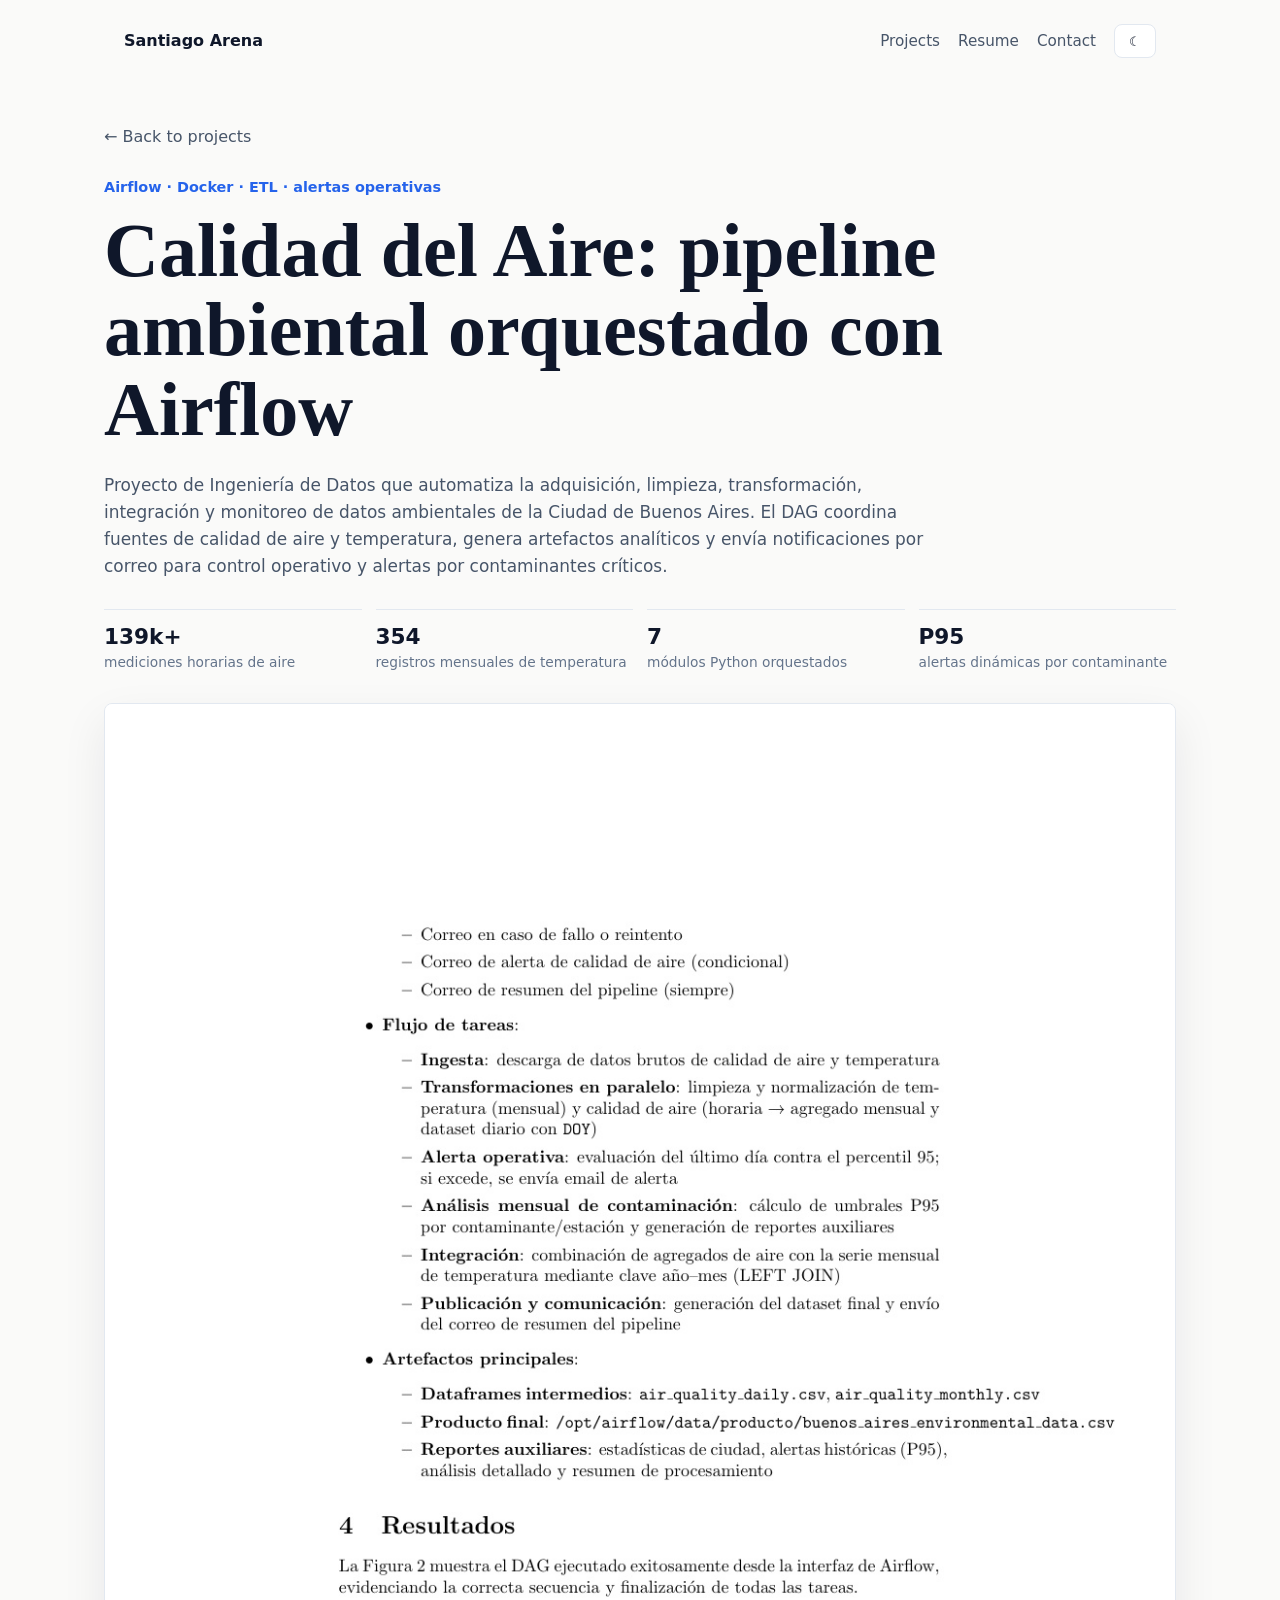
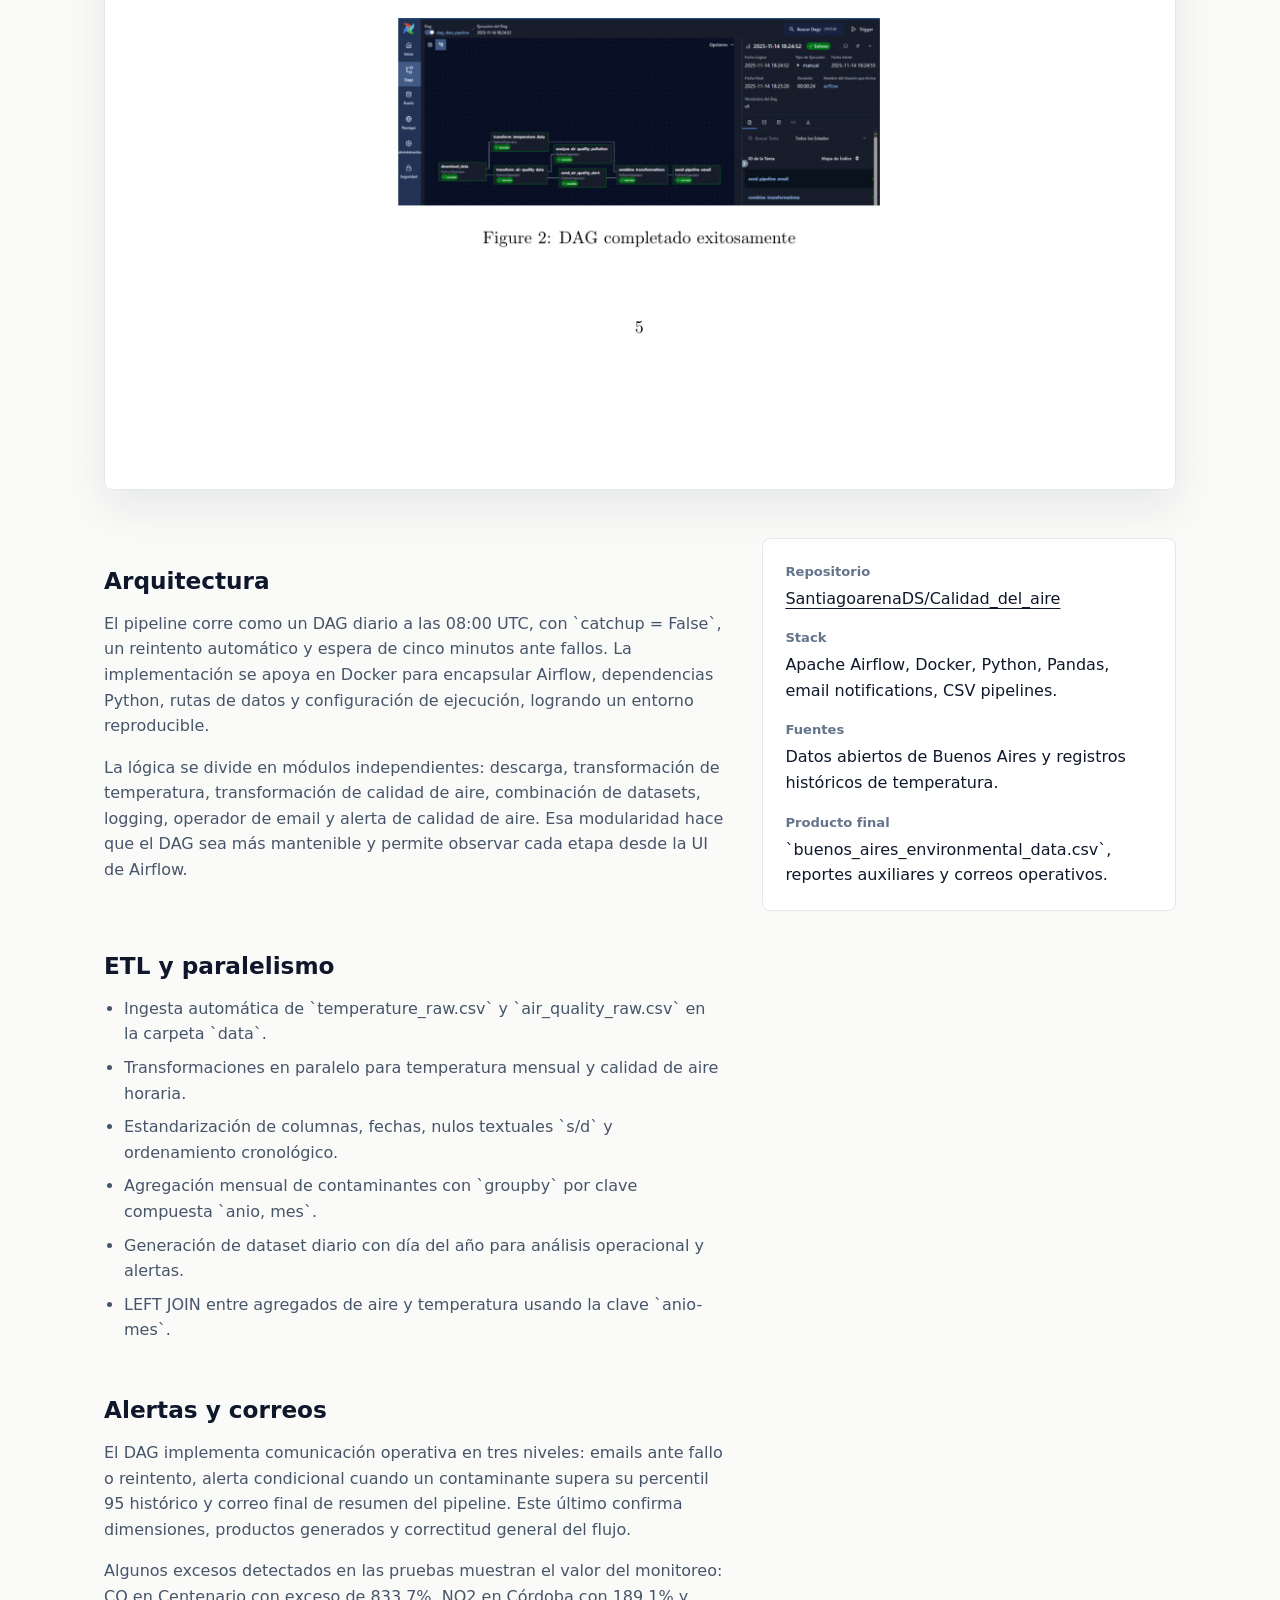
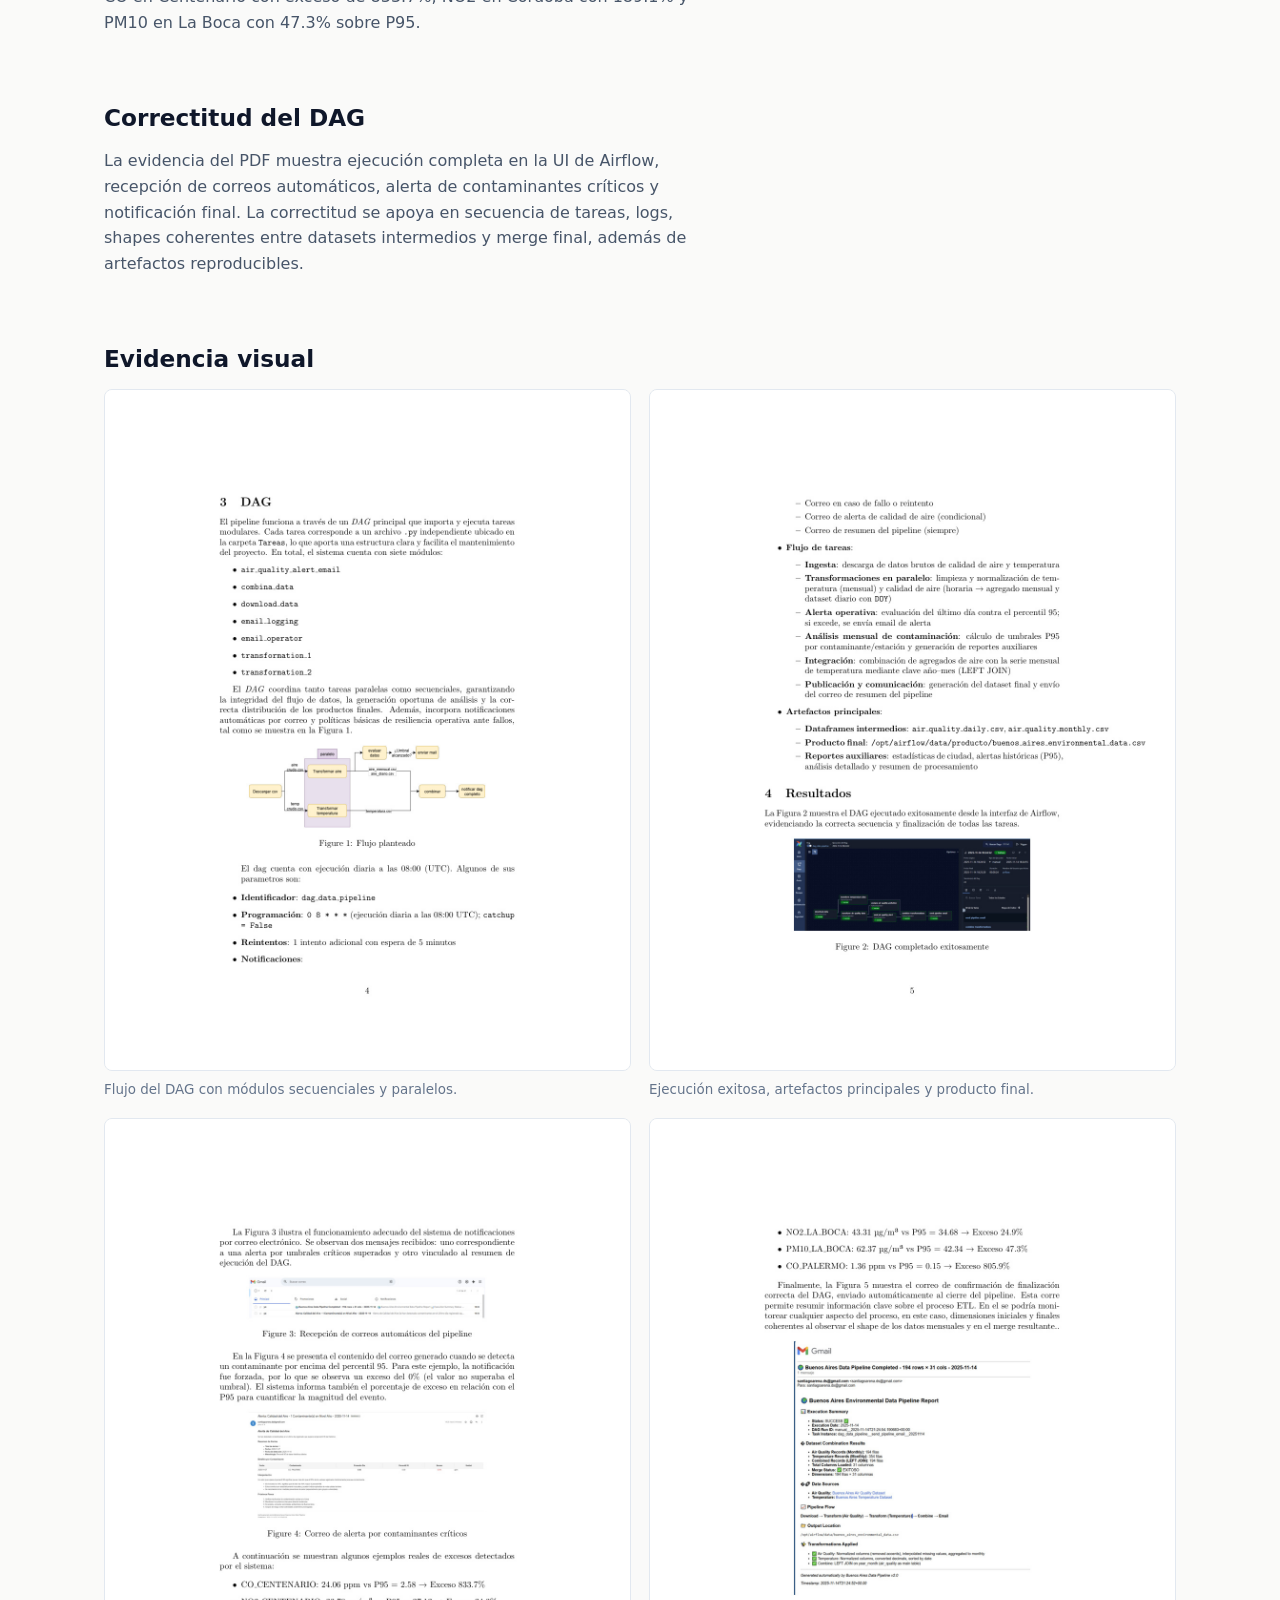
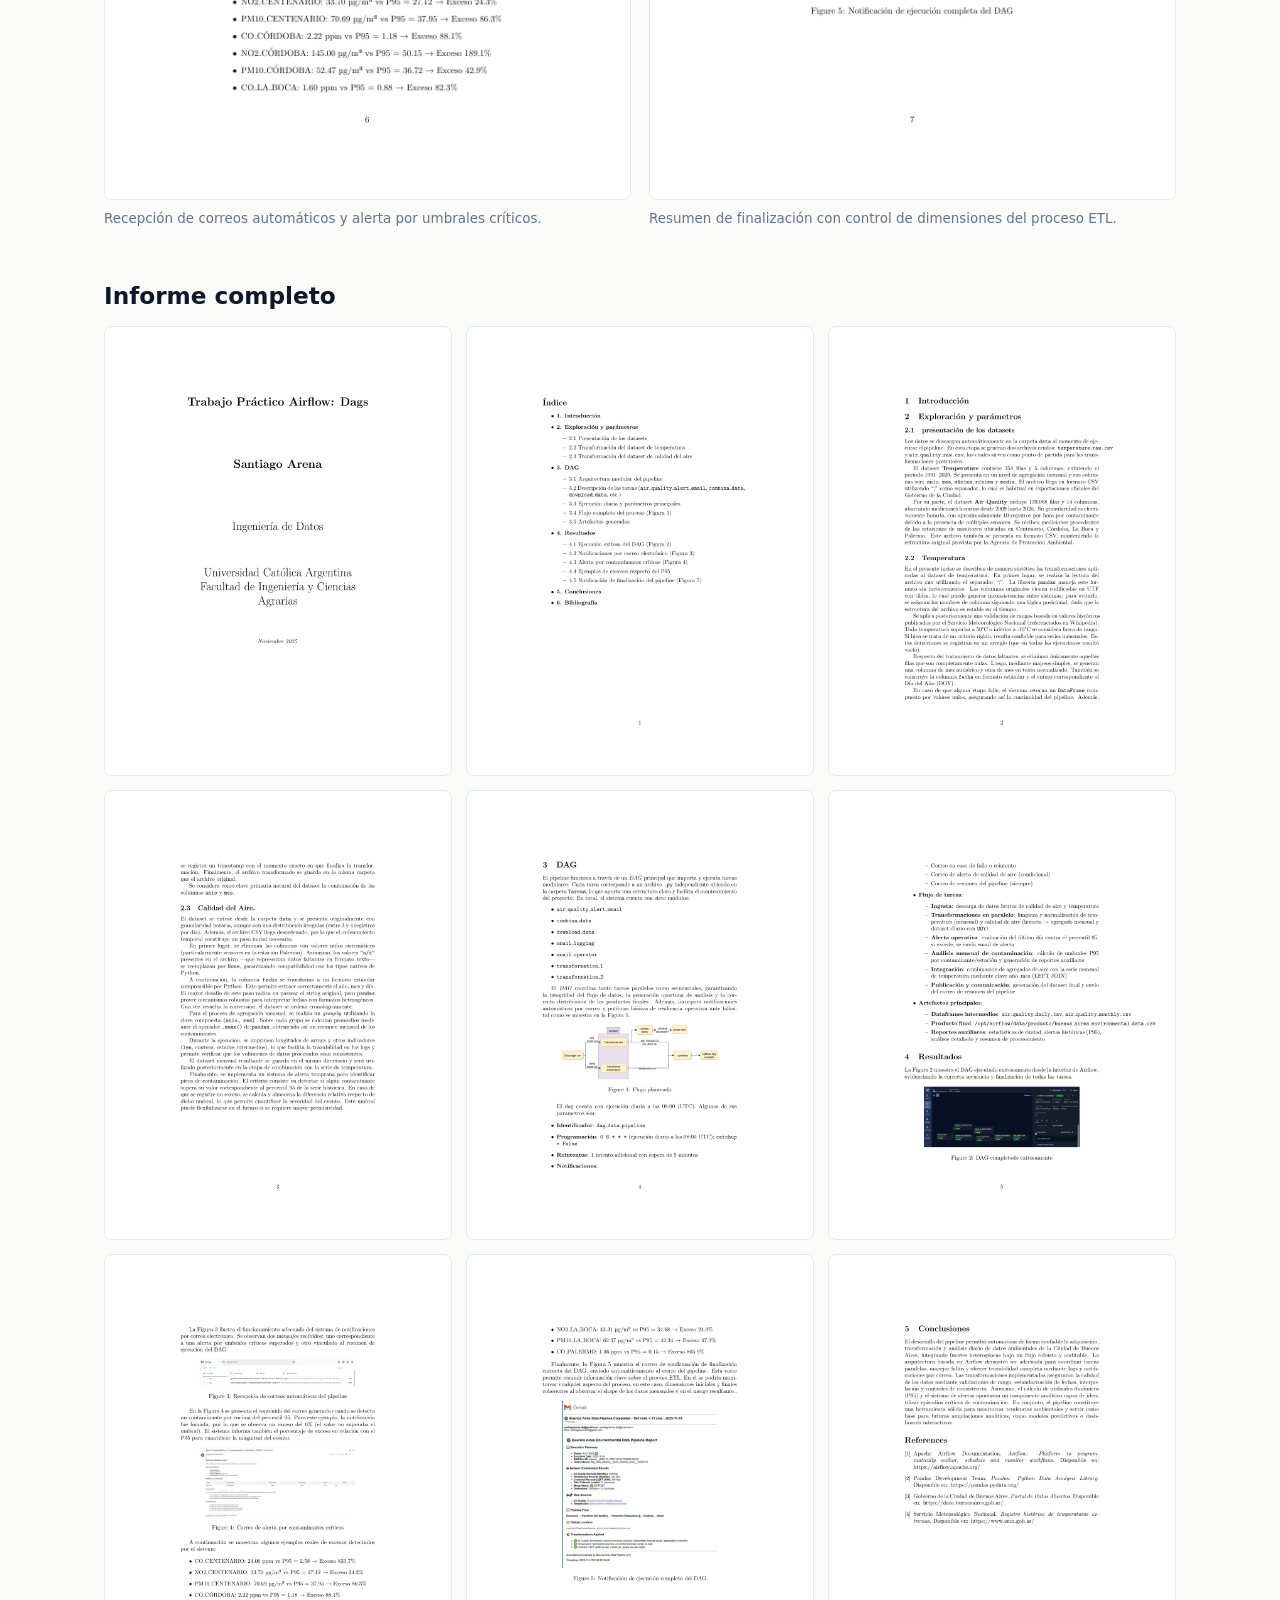
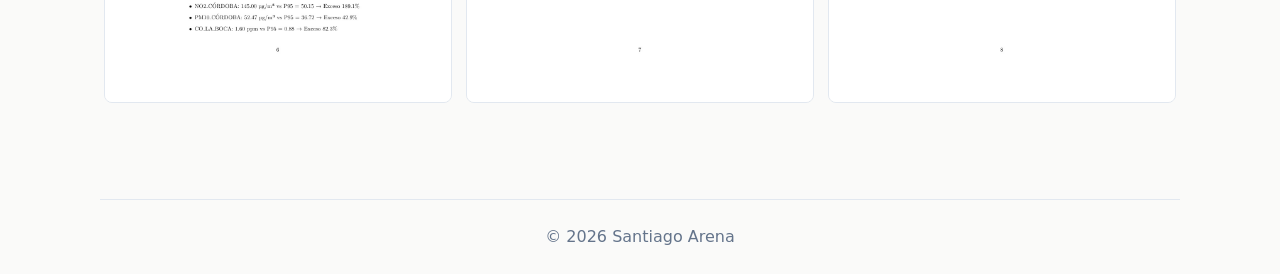
==== projects/calidad-del-aire/index.html @ 323e5232 "Add air quality project page" ====
<!doctype html>
<html lang="es">
  <head>
    <meta charset="utf-8">
    <meta name="viewport" content="width=device-width, initial-scale=1">
    <title>Calidad del Aire — Santiago Arena</title>
    <meta name="description" content="Pipeline Airflow para datos de calidad de aire y temperatura de Buenos Aires.">
    <script>
      (function () {
        const stored = localStorage.getItem("theme");
        const prefersDark = window.matchMedia("(prefers-color-scheme: dark)").matches;
        document.documentElement.classList.toggle("dark", stored ? stored === "dark" : prefersDark);
      })();
    </script>
    <link rel="stylesheet" href="../../styles.css">
  </head>
  <body>
    <header class="site-header">
      <a class="brand" href="../../">Santiago Arena</a>
      <nav class="nav" aria-label="Principal">
        <a href="../../#proyectos">Projects</a>
        <a href="../../#resume">Resume</a>
        <a href="../../#contacto">Contact</a>
        <button class="theme-toggle" id="theme-toggle" type="button" aria-label="Cambiar tema" title="Cambiar tema">
          <span class="theme-icon theme-icon-light">☀</span>
          <span class="theme-icon theme-icon-dark">☾</span>
        </button>
      </nav>
    </header>

    <main class="project-page">
      <section class="project-hero">
        <a class="back-link" href="../../#proyectos">← Back to projects</a>
        <p class="project-kicker">Airflow · Docker · ETL · alertas operativas</p>
        <h1>Calidad del Aire: pipeline ambiental orquestado con Airflow</h1>
        <p class="intro">
          Proyecto de Ingeniería de Datos que automatiza la adquisición, limpieza, transformación, integración
          y monitoreo de datos ambientales de la Ciudad de Buenos Aires. El DAG coordina fuentes de calidad
          de aire y temperatura, genera artefactos analíticos y envía notificaciones por correo para control
          operativo y alertas por contaminantes críticos.
        </p>
        <div class="metric-row">
          <div class="metric"><strong>139k+</strong><span>mediciones horarias de aire</span></div>
          <div class="metric"><strong>354</strong><span>registros mensuales de temperatura</span></div>
          <div class="metric"><strong>7</strong><span>módulos Python orquestados</span></div>
          <div class="metric"><strong>P95</strong><span>alertas dinámicas por contaminante</span></div>
        </div>
        <img class="hero-visual" src="../../assets/projects/calidad-del-aire/airflow-report-06.jpg" alt="DAG de Airflow completado exitosamente">
      </section>

      <div class="case-layout">
        <article>
          <section class="case-section">
            <h2>Arquitectura</h2>
            <p>
              El pipeline corre como un DAG diario a las 08:00 UTC, con `catchup = False`, un reintento automático
              y espera de cinco minutos ante fallos. La implementación se apoya en Docker para encapsular Airflow,
              dependencias Python, rutas de datos y configuración de ejecución, logrando un entorno reproducible.
            </p>
            <p>
              La lógica se divide en módulos independientes: descarga, transformación de temperatura, transformación
              de calidad de aire, combinación de datasets, logging, operador de email y alerta de calidad de aire.
              Esa modularidad hace que el DAG sea más mantenible y permite observar cada etapa desde la UI de Airflow.
            </p>
          </section>

          <section class="case-section">
            <h2>ETL y paralelismo</h2>
            <ul>
              <li>Ingesta automática de `temperature_raw.csv` y `air_quality_raw.csv` en la carpeta `data`.</li>
              <li>Transformaciones en paralelo para temperatura mensual y calidad de aire horaria.</li>
              <li>Estandarización de columnas, fechas, nulos textuales `s/d` y ordenamiento cronológico.</li>
              <li>Agregación mensual de contaminantes con `groupby` por clave compuesta `anio, mes`.</li>
              <li>Generación de dataset diario con día del año para análisis operacional y alertas.</li>
              <li>LEFT JOIN entre agregados de aire y temperatura usando la clave `anio-mes`.</li>
            </ul>
          </section>

          <section class="case-section">
            <h2>Alertas y correos</h2>
            <p>
              El DAG implementa comunicación operativa en tres niveles: emails ante fallo o reintento, alerta
              condicional cuando un contaminante supera su percentil 95 histórico y correo final de resumen
              del pipeline. Este último confirma dimensiones, productos generados y correctitud general del flujo.
            </p>
            <p>
              Algunos excesos detectados en las pruebas muestran el valor del monitoreo: CO en Centenario con
              exceso de 833.7%, NO2 en Córdoba con 189.1% y PM10 en La Boca con 47.3% sobre P95.
            </p>
          </section>

          <section class="case-section">
            <h2>Correctitud del DAG</h2>
            <p>
              La evidencia del PDF muestra ejecución completa en la UI de Airflow, recepción de correos automáticos,
              alerta de contaminantes críticos y notificación final. La correctitud se apoya en secuencia de tareas,
              logs, shapes coherentes entre datasets intermedios y merge final, además de artefactos reproducibles.
            </p>
          </section>
        </article>

        <aside class="side-panel">
          <dl>
            <dt>Repositorio</dt>
            <dd><a href="https://github.com/SantiagoarenaDS/Calidad_del_aire" target="_blank" rel="noreferrer">SantiagoarenaDS/Calidad_del_aire</a></dd>
            <dt>Stack</dt>
            <dd>Apache Airflow, Docker, Python, Pandas, email notifications, CSV pipelines.</dd>
            <dt>Fuentes</dt>
            <dd>Datos abiertos de Buenos Aires y registros históricos de temperatura.</dd>
            <dt>Producto final</dt>
            <dd>`buenos_aires_environmental_data.csv`, reportes auxiliares y correos operativos.</dd>
          </dl>
        </aside>
      </div>

      <section class="case-section">
        <h2>Evidencia visual</h2>
        <div class="image-grid">
          <figure>
            <img src="../../assets/projects/calidad-del-aire/airflow-report-05.jpg" alt="Flujo de tareas del DAG">
            <figcaption>Flujo del DAG con módulos secuenciales y paralelos.</figcaption>
          </figure>
          <figure>
            <img src="../../assets/projects/calidad-del-aire/airflow-report-06.jpg" alt="DAG completado y artefactos generados">
            <figcaption>Ejecución exitosa, artefactos principales y producto final.</figcaption>
          </figure>
          <figure>
            <img src="../../assets/projects/calidad-del-aire/airflow-report-07.jpg" alt="Correos automáticos de alerta">
            <figcaption>Recepción de correos automáticos y alerta por umbrales críticos.</figcaption>
          </figure>
          <figure>
            <img src="../../assets/projects/calidad-del-aire/airflow-report-08.jpg" alt="Correo de finalización del pipeline">
            <figcaption>Resumen de finalización con control de dimensiones del proceso ETL.</figcaption>
          </figure>
        </div>
      </section>

      <section class="case-section">
        <h2>Informe completo</h2>
        <div class="slide-gallery">
          <img src="../../assets/projects/calidad-del-aire/airflow-report-01.jpg" alt="Informe Airflow página 1">
          <img src="../../assets/projects/calidad-del-aire/airflow-report-02.jpg" alt="Informe Airflow página 2">
          <img src="../../assets/projects/calidad-del-aire/airflow-report-03.jpg" alt="Informe Airflow página 3">
          <img src="../../assets/projects/calidad-del-aire/airflow-report-04.jpg" alt="Informe Airflow página 4">
          <img src="../../assets/projects/calidad-del-aire/airflow-report-05.jpg" alt="Informe Airflow página 5">
          <img src="../../assets/projects/calidad-del-aire/airflow-report-06.jpg" alt="Informe Airflow página 6">
          <img src="../../assets/projects/calidad-del-aire/airflow-report-07.jpg" alt="Informe Airflow página 7">
          <img src="../../assets/projects/calidad-del-aire/airflow-report-08.jpg" alt="Informe Airflow página 8">
          <img src="../../assets/projects/calidad-del-aire/airflow-report-09.jpg" alt="Informe Airflow página 9">
        </div>
      </section>
    </main>

    <footer>
      <p>© 2026 Santiago Arena</p>
    </footer>
    <script src="../../script.js"></script>
  </body>
</html>
---- styles.css ----
:root {
  color-scheme: light;
  --bg: #fafaf9;
  --surface: #ffffff;
  --surface-soft: #f5f5f4;
  --text: #0f172a;
  --muted: #475569;
  --subtle: #64748b;
  --border: #e2e8f0;
  --accent: #2563eb;
  --accent-strong: #1d4ed8;
  --shadow: 0 18px 45px rgba(15, 23, 42, 0.08);
}

.dark {
  color-scheme: dark;
  --bg: #0f172a;
  --surface: #172033;
  --surface-soft: #111827;
  --text: #f8fafc;
  --muted: #cbd5e1;
  --subtle: #94a3b8;
  --border: #334155;
  --accent: #60a5fa;
  --accent-strong: #93c5fd;
  --shadow: 0 18px 45px rgba(0, 0, 0, 0.24);
}

* {
  box-sizing: border-box;
}

html {
  scroll-behavior: smooth;
}

body {
  margin: 0;
  background: var(--bg);
  color: var(--text);
  font-family: Inter, ui-sans-serif, system-ui, -apple-system, BlinkMacSystemFont, "Segoe UI", sans-serif;
  line-height: 1.6;
}

a {
  color: inherit;
  text-decoration-thickness: 1px;
  text-underline-offset: 4px;
}

.site-header {
  align-items: center;
  display: flex;
  justify-content: space-between;
  margin: 0 auto;
  max-width: 1080px;
  padding: 24px;
}

.brand {
  font-weight: 700;
  text-decoration: none;
}

.nav {
  align-items: center;
  display: flex;
  gap: 18px;
  font-size: 0.95rem;
}

.nav a {
  color: var(--muted);
  text-decoration: none;
}

.nav a:hover {
  color: var(--text);
  text-decoration: underline;
}

.theme-toggle {
  align-items: center;
  background: var(--surface);
  border: 1px solid var(--border);
  border-radius: 8px;
  color: var(--text);
  cursor: pointer;
  display: inline-flex;
  height: 34px;
  justify-content: center;
  width: 42px;
}

.theme-toggle:hover {
  background: var(--surface-soft);
}

.theme-icon-light,
.dark .theme-icon-dark {
  display: none;
}

.dark .theme-icon-light,
.theme-icon-dark {
  display: inline;
}

main {
  margin: 0 auto;
  max-width: 1080px;
  padding: 0 24px 72px;
}

.hero {
  margin: 0 auto;
  max-width: 760px;
  padding: 56px 0 72px;
  text-align: center;
}

.portrait {
  aspect-ratio: 1;
  border: 1px solid var(--border);
  border-radius: 50%;
  box-shadow: var(--shadow);
  object-fit: cover;
}

.eyebrow {
  color: var(--accent);
  font-size: 0.9rem;
  font-weight: 700;
  letter-spacing: 0;
  margin: 28px 0 10px;
}

h1,
h2,
h3,
p {
  margin-top: 0;
}

h1 {
  font-family: Georgia, "Times New Roman", serif;
  font-size: clamp(2.6rem, 7vw, 4.75rem);
  line-height: 1.05;
  margin-bottom: 22px;
}

h2 {
  font-size: 1.45rem;
  margin-bottom: 12px;
}

h3 {
  font-size: 1.05rem;
  margin-bottom: 12px;
}

.intro {
  color: var(--muted);
  font-size: 1.06rem;
  margin: 0 auto;
  max-width: 690px;
}

.hero-actions {
  display: flex;
  flex-wrap: wrap;
  gap: 12px;
  justify-content: center;
  margin-top: 30px;
}

.button {
  border: 1px solid var(--border);
  border-radius: 8px;
  color: var(--text);
  font-weight: 700;
  min-width: 112px;
  padding: 10px 16px;
  text-decoration: none;
}

.button:hover {
  background: var(--surface-soft);
}

.button-primary {
  background: var(--text);
  border-color: var(--text);
  color: var(--bg);
}

.button-primary:hover {
  background: var(--accent-strong);
  border-color: var(--accent-strong);
  color: #ffffff;
}

.section {
  padding: 40px 0 58px;
}

.section-heading {
  margin: 0 auto 26px;
  max-width: 680px;
  text-align: center;
}

.section-heading p,
.contact-section p {
  color: var(--muted);
  margin-bottom: 0;
}

.project-grid {
  display: grid;
  gap: 20px;
  grid-template-columns: repeat(3, minmax(0, 1fr));
}

.project-card {
  background: var(--surface);
  border: 1px solid var(--border);
  border-radius: 8px;
  box-shadow: 0 1px 0 rgba(15, 23, 42, 0.03);
  display: flex;
  flex-direction: column;
  min-height: 320px;
  padding: 22px;
}

.project-card:hover {
  box-shadow: var(--shadow);
  transform: translateY(-2px);
  transition: box-shadow 180ms ease, transform 180ms ease;
}

.project-meta,
.tags {
  color: var(--subtle);
  font-size: 0.82rem;
}

.project-card p {
  color: var(--muted);
}

.project-card a {
  color: var(--accent);
  font-weight: 700;
  margin-top: auto;
}

.feature-card {
  border-color: color-mix(in srgb, var(--accent) 30%, var(--border));
}

.project-page {
  max-width: 1120px;
}

.project-hero {
  padding: 42px 0 48px;
}

.project-kicker {
  color: var(--accent);
  font-size: 0.9rem;
  font-weight: 700;
  margin-bottom: 12px;
}

.project-hero h1 {
  max-width: 920px;
}

.project-hero .intro {
  margin-left: 0;
  max-width: 820px;
  text-align: left;
}

.back-link {
  color: var(--muted);
  display: inline-block;
  margin-bottom: 26px;
  text-decoration: none;
}

.back-link:hover {
  color: var(--text);
  text-decoration: underline;
}

.metric-row {
  display: grid;
  gap: 14px;
  grid-template-columns: repeat(4, minmax(0, 1fr));
  margin-top: 28px;
}

.metric {
  border-top: 1px solid var(--border);
  padding-top: 14px;
}

.metric strong {
  display: block;
  font-size: 1.35rem;
  line-height: 1.2;
}

.metric span {
  color: var(--subtle);
  font-size: 0.86rem;
}

.case-layout {
  display: grid;
  gap: 38px;
  grid-template-columns: minmax(0, 1.2fr) minmax(260px, 0.8fr);
}

.case-section {
  padding: 24px 0;
}

.case-section p,
.case-section li {
  color: var(--muted);
}

.case-section ul {
  margin: 0;
  padding-left: 20px;
}

.case-section li + li {
  margin-top: 8px;
}

.side-panel {
  align-self: start;
  background: var(--surface);
  border: 1px solid var(--border);
  border-radius: 8px;
  padding: 22px;
}

.side-panel dl {
  margin: 0;
}

.side-panel dt {
  color: var(--subtle);
  font-size: 0.82rem;
  font-weight: 700;
  margin-top: 16px;
}

.side-panel dt:first-child {
  margin-top: 0;
}

.side-panel dd {
  margin: 4px 0 0;
}

.hero-visual {
  border: 1px solid var(--border);
  border-radius: 8px;
  box-shadow: var(--shadow);
  display: block;
  margin-top: 28px;
  max-width: 100%;
}

.image-grid {
  display: grid;
  gap: 18px;
  grid-template-columns: repeat(2, minmax(0, 1fr));
}

.image-grid figure,
.wide-figure {
  margin: 0;
}

.image-grid img,
.wide-figure img {
  background: var(--surface);
  border: 1px solid var(--border);
  border-radius: 8px;
  display: block;
  height: auto;
  width: 100%;
}

figcaption {
  color: var(--subtle);
  font-size: 0.84rem;
  margin-top: 8px;
}

.slide-gallery {
  display: grid;
  gap: 14px;
  grid-template-columns: repeat(3, minmax(0, 1fr));
}

.slide-gallery img {
  background: var(--surface);
  border: 1px solid var(--border);
  border-radius: 8px;
  display: block;
  width: 100%;
}

.code-note {
  background: var(--surface-soft);
  border-left: 3px solid var(--accent);
  color: var(--muted);
  padding: 14px 16px;
}

.resume-layout {
  display: grid;
  gap: 18px;
  grid-template-columns: repeat(3, minmax(0, 1fr));
}

.resume-block {
  border-top: 1px solid var(--border);
  padding-top: 18px;
}

.resume-block p {
  color: var(--muted);
  margin-bottom: 0;
}

.contact-section {
  text-align: center;
}

.contact-links {
  display: flex;
  gap: 18px;
  justify-content: center;
  margin-top: 18px;
}

.contact-links a {
  color: var(--accent);
  font-weight: 700;
}

footer {
  border-top: 1px solid var(--border);
  color: var(--subtle);
  margin: 0 auto;
  max-width: 1080px;
  padding: 24px;
  text-align: center;
}

footer p {
  margin-bottom: 0;
}

@media (max-width: 820px) {
  .site-header {
    align-items: flex-start;
    flex-direction: column;
    gap: 16px;
  }

  .nav {
    flex-wrap: wrap;
  }

  .hero {
    padding-top: 34px;
  }

  .project-grid,
  .resume-layout,
  .metric-row,
  .case-layout,
  .image-grid,
  .slide-gallery {
    grid-template-columns: 1fr;
  }

  .project-card {
    min-height: auto;
  }
}

@media (max-width: 520px) {
  .site-header,
  main,
  footer {
    padding-left: 18px;
    padding-right: 18px;
  }

  .nav {
    gap: 12px;
    width: 100%;
  }

  .theme-toggle {
    margin-left: auto;
  }

  .hero {
    padding-bottom: 52px;
  }
}
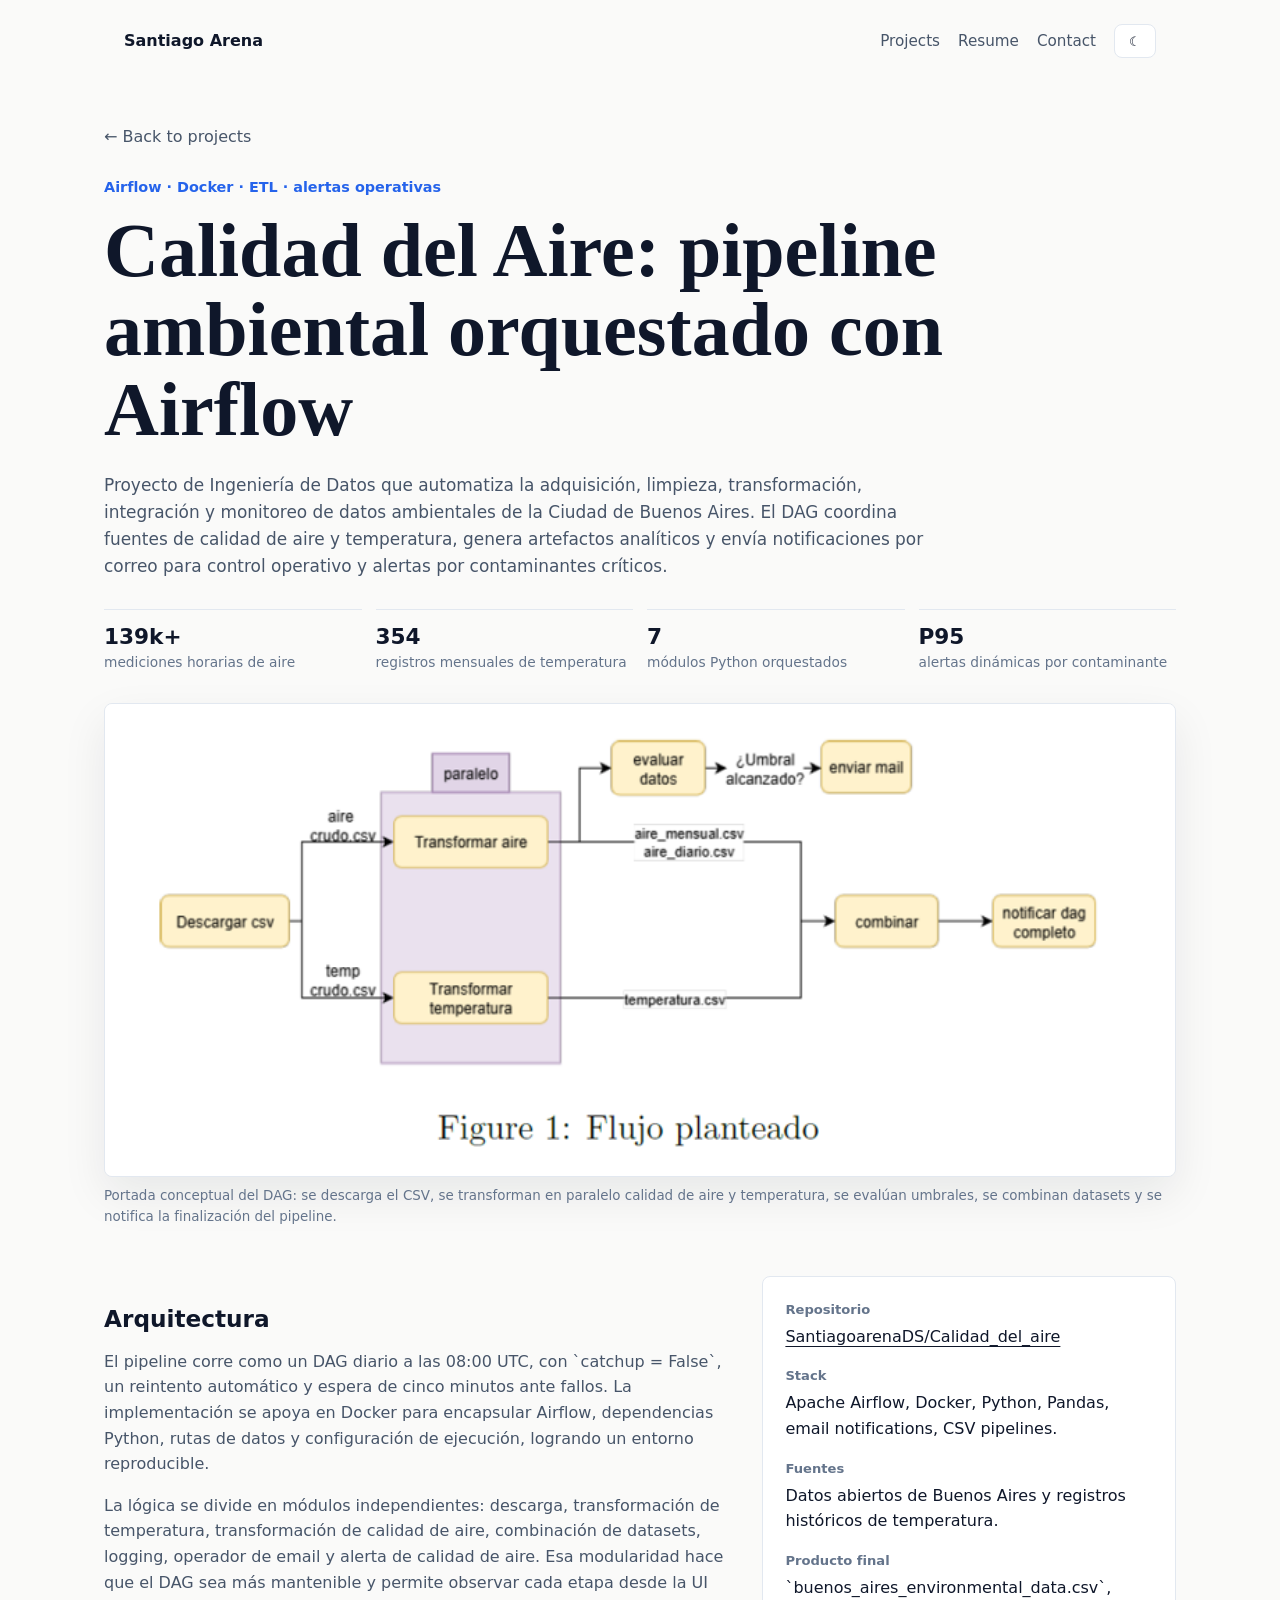
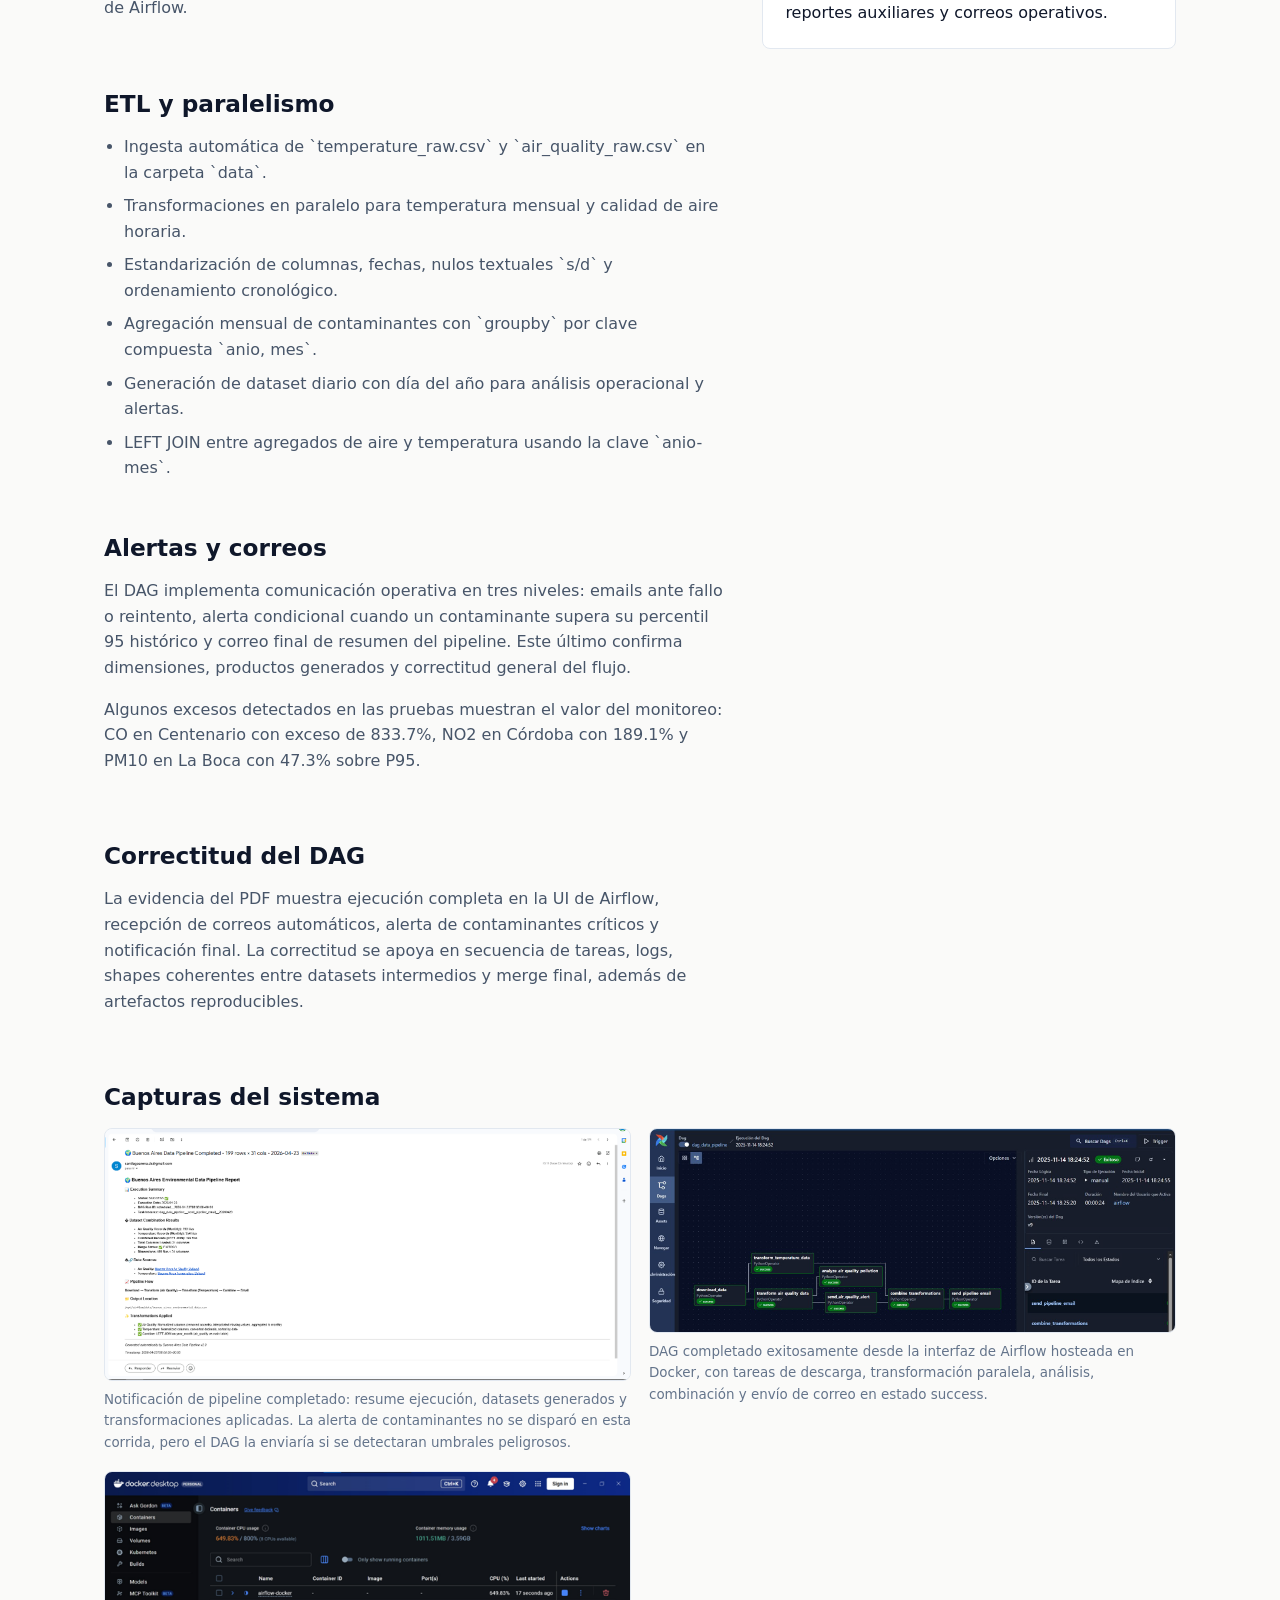
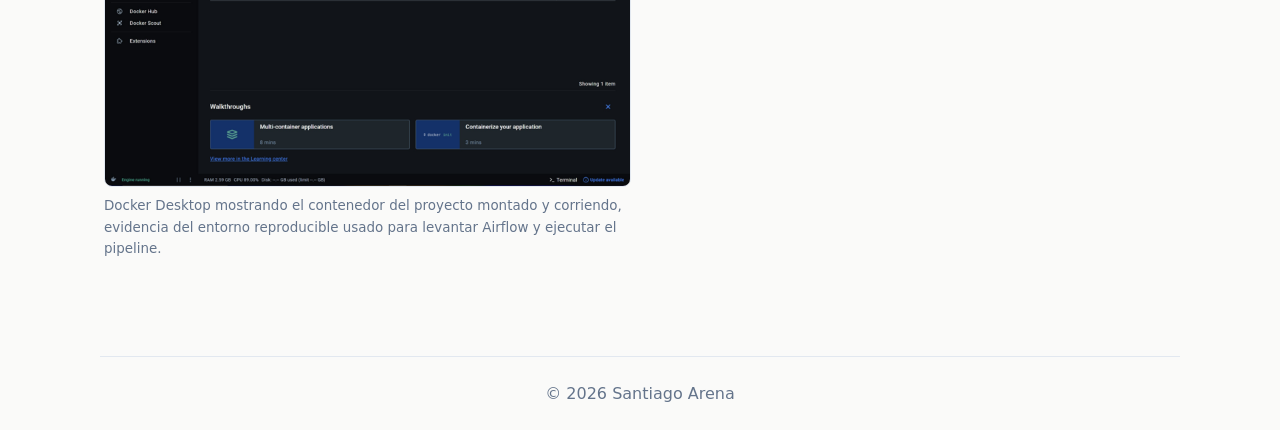
==== commit 7223737e: "Update air quality project screenshots" ====
--- a/projects/calidad-del-aire/index.html
+++ b/projects/calidad-del-aire/index.html
@@ -45,7 +45,13 @@
           <div class="metric"><strong>7</strong><span>módulos Python orquestados</span></div>
           <div class="metric"><strong>P95</strong><span>alertas dinámicas por contaminante</span></div>
         </div>
-        <img class="hero-visual" src="../../assets/projects/calidad-del-aire/airflow-report-06.jpg" alt="DAG de Airflow completado exitosamente">
+        <figure class="wide-figure">
+          <img class="hero-visual" src="../../assets/projects/calidad-del-aire/flow-overview.png" alt="Flujo planteado del DAG de Calidad del Aire">
+          <figcaption>
+            Portada conceptual del DAG: se descarga el CSV, se transforman en paralelo calidad de aire y temperatura,
+            se evalúan umbrales, se combinan datasets y se notifica la finalización del pipeline.
+          </figcaption>
+        </figure>
       </section>
 
       <div class="case-layout">
@@ -114,39 +120,30 @@
       </div>
 
       <section class="case-section">
-        <h2>Evidencia visual</h2>
+        <h2>Capturas del sistema</h2>
         <div class="image-grid">
           <figure>
-            <img src="../../assets/projects/calidad-del-aire/airflow-report-05.jpg" alt="Flujo de tareas del DAG">
-            <figcaption>Flujo del DAG con módulos secuenciales y paralelos.</figcaption>
+            <img src="../../assets/projects/calidad-del-aire/email-summary.png" alt="Correo de pipeline completado de Airflow">
+            <figcaption>
+              Notificación de pipeline completado: resume ejecución, datasets generados y transformaciones aplicadas.
+              La alerta de contaminantes no se disparó en esta corrida, pero el DAG la enviaría si se detectaran
+              umbrales peligrosos.
+            </figcaption>
           </figure>
           <figure>
-            <img src="../../assets/projects/calidad-del-aire/airflow-report-06.jpg" alt="DAG completado y artefactos generados">
-            <figcaption>Ejecución exitosa, artefactos principales y producto final.</figcaption>
+            <img src="../../assets/projects/calidad-del-aire/airflow-success.png" alt="DAG completado exitosamente en Airflow">
+            <figcaption>
+              DAG completado exitosamente desde la interfaz de Airflow hosteada en Docker, con tareas de descarga,
+              transformación paralela, análisis, combinación y envío de correo en estado success.
+            </figcaption>
           </figure>
           <figure>
-            <img src="../../assets/projects/calidad-del-aire/airflow-report-07.jpg" alt="Correos automáticos de alerta">
-            <figcaption>Recepción de correos automáticos y alerta por umbrales críticos.</figcaption>
+            <img src="../../assets/projects/calidad-del-aire/docker-running.png" alt="Docker Desktop con contenedor de Airflow corriendo">
+            <figcaption>
+              Docker Desktop mostrando el contenedor del proyecto montado y corriendo, evidencia del entorno reproducible
+              usado para levantar Airflow y ejecutar el pipeline.
+            </figcaption>
           </figure>
-          <figure>
-            <img src="../../assets/projects/calidad-del-aire/airflow-report-08.jpg" alt="Correo de finalización del pipeline">
-            <figcaption>Resumen de finalización con control de dimensiones del proceso ETL.</figcaption>
-          </figure>
-        </div>
-      </section>
-
-      <section class="case-section">
-        <h2>Informe completo</h2>
-        <div class="slide-gallery">
-          <img src="../../assets/projects/calidad-del-aire/airflow-report-01.jpg" alt="Informe Airflow página 1">
-          <img src="../../assets/projects/calidad-del-aire/airflow-report-02.jpg" alt="Informe Airflow página 2">
-          <img src="../../assets/projects/calidad-del-aire/airflow-report-03.jpg" alt="Informe Airflow página 3">
-          <img src="../../assets/projects/calidad-del-aire/airflow-report-04.jpg" alt="Informe Airflow página 4">
-          <img src="../../assets/projects/calidad-del-aire/airflow-report-05.jpg" alt="Informe Airflow página 5">
-          <img src="../../assets/projects/calidad-del-aire/airflow-report-06.jpg" alt="Informe Airflow página 6">
-          <img src="../../assets/projects/calidad-del-aire/airflow-report-07.jpg" alt="Informe Airflow página 7">
-          <img src="../../assets/projects/calidad-del-aire/airflow-report-08.jpg" alt="Informe Airflow página 8">
-          <img src="../../assets/projects/calidad-del-aire/airflow-report-09.jpg" alt="Informe Airflow página 9">
         </div>
       </section>
     </main>
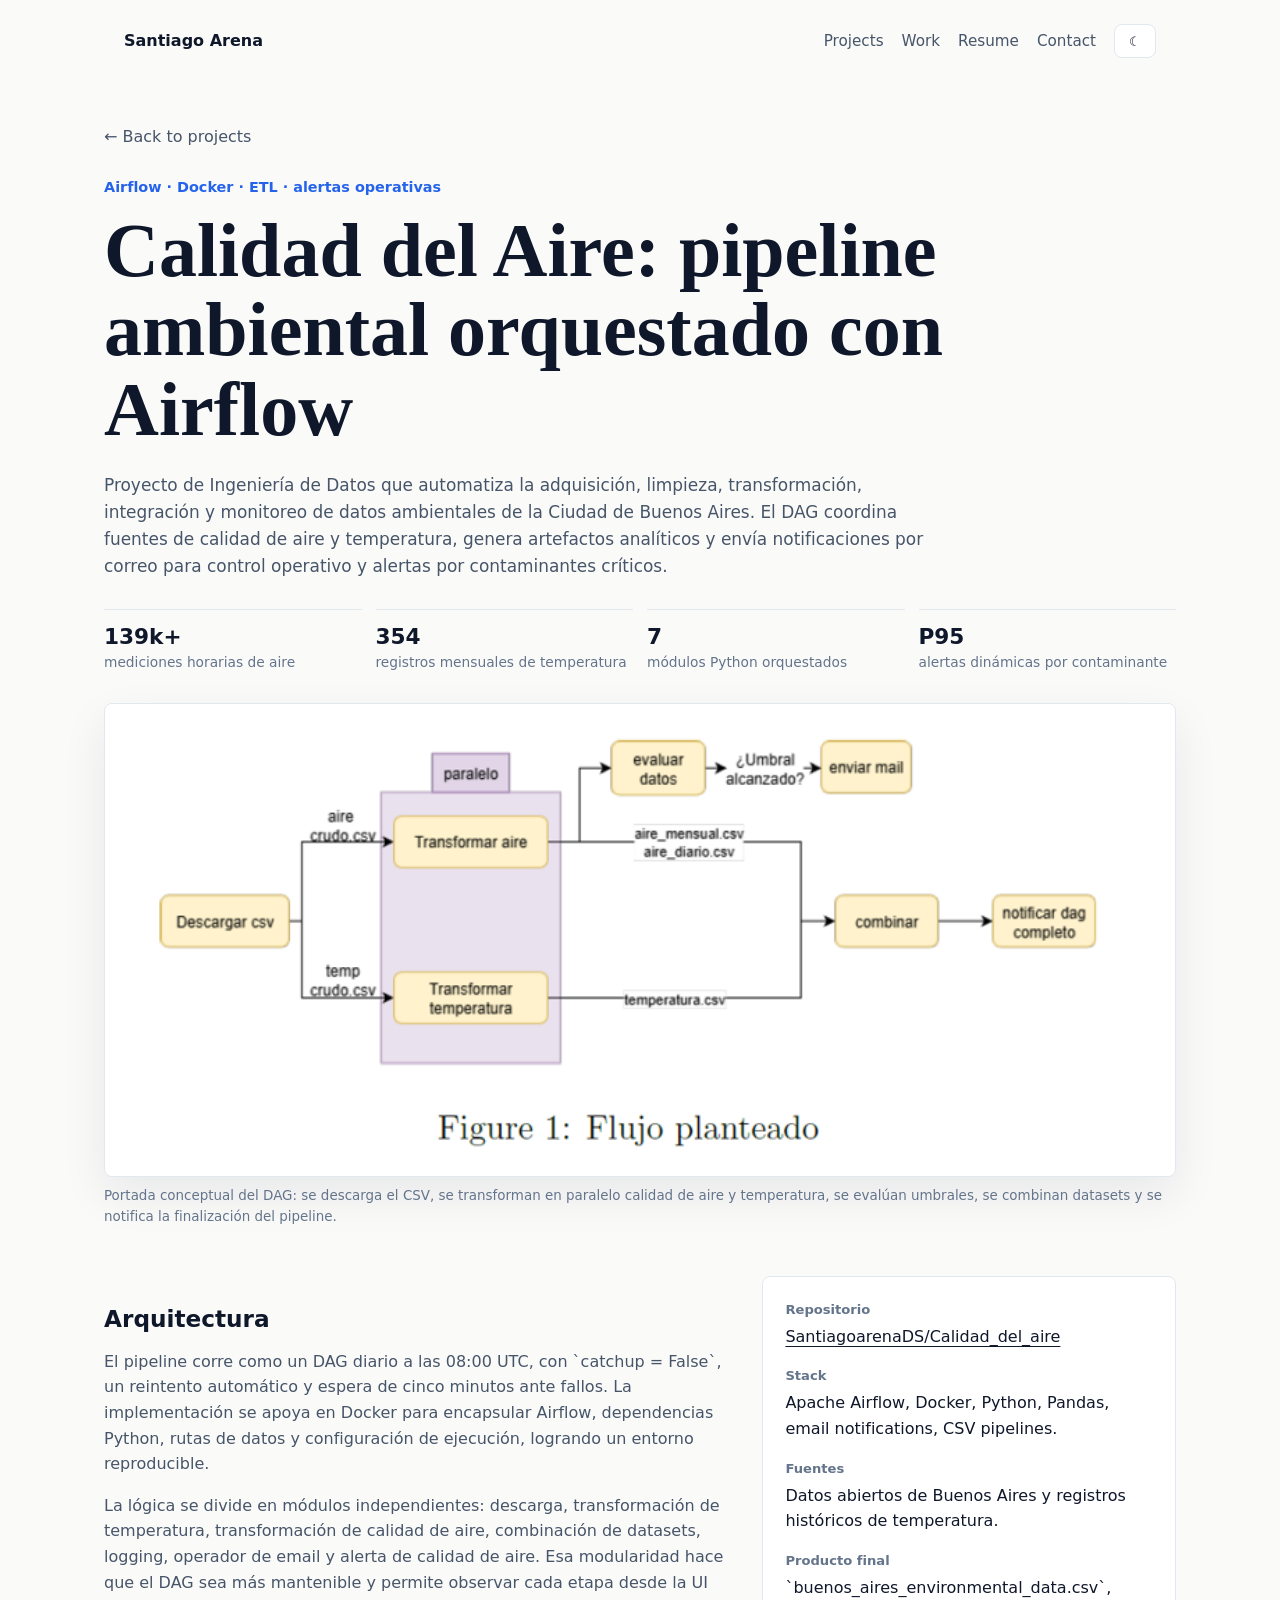
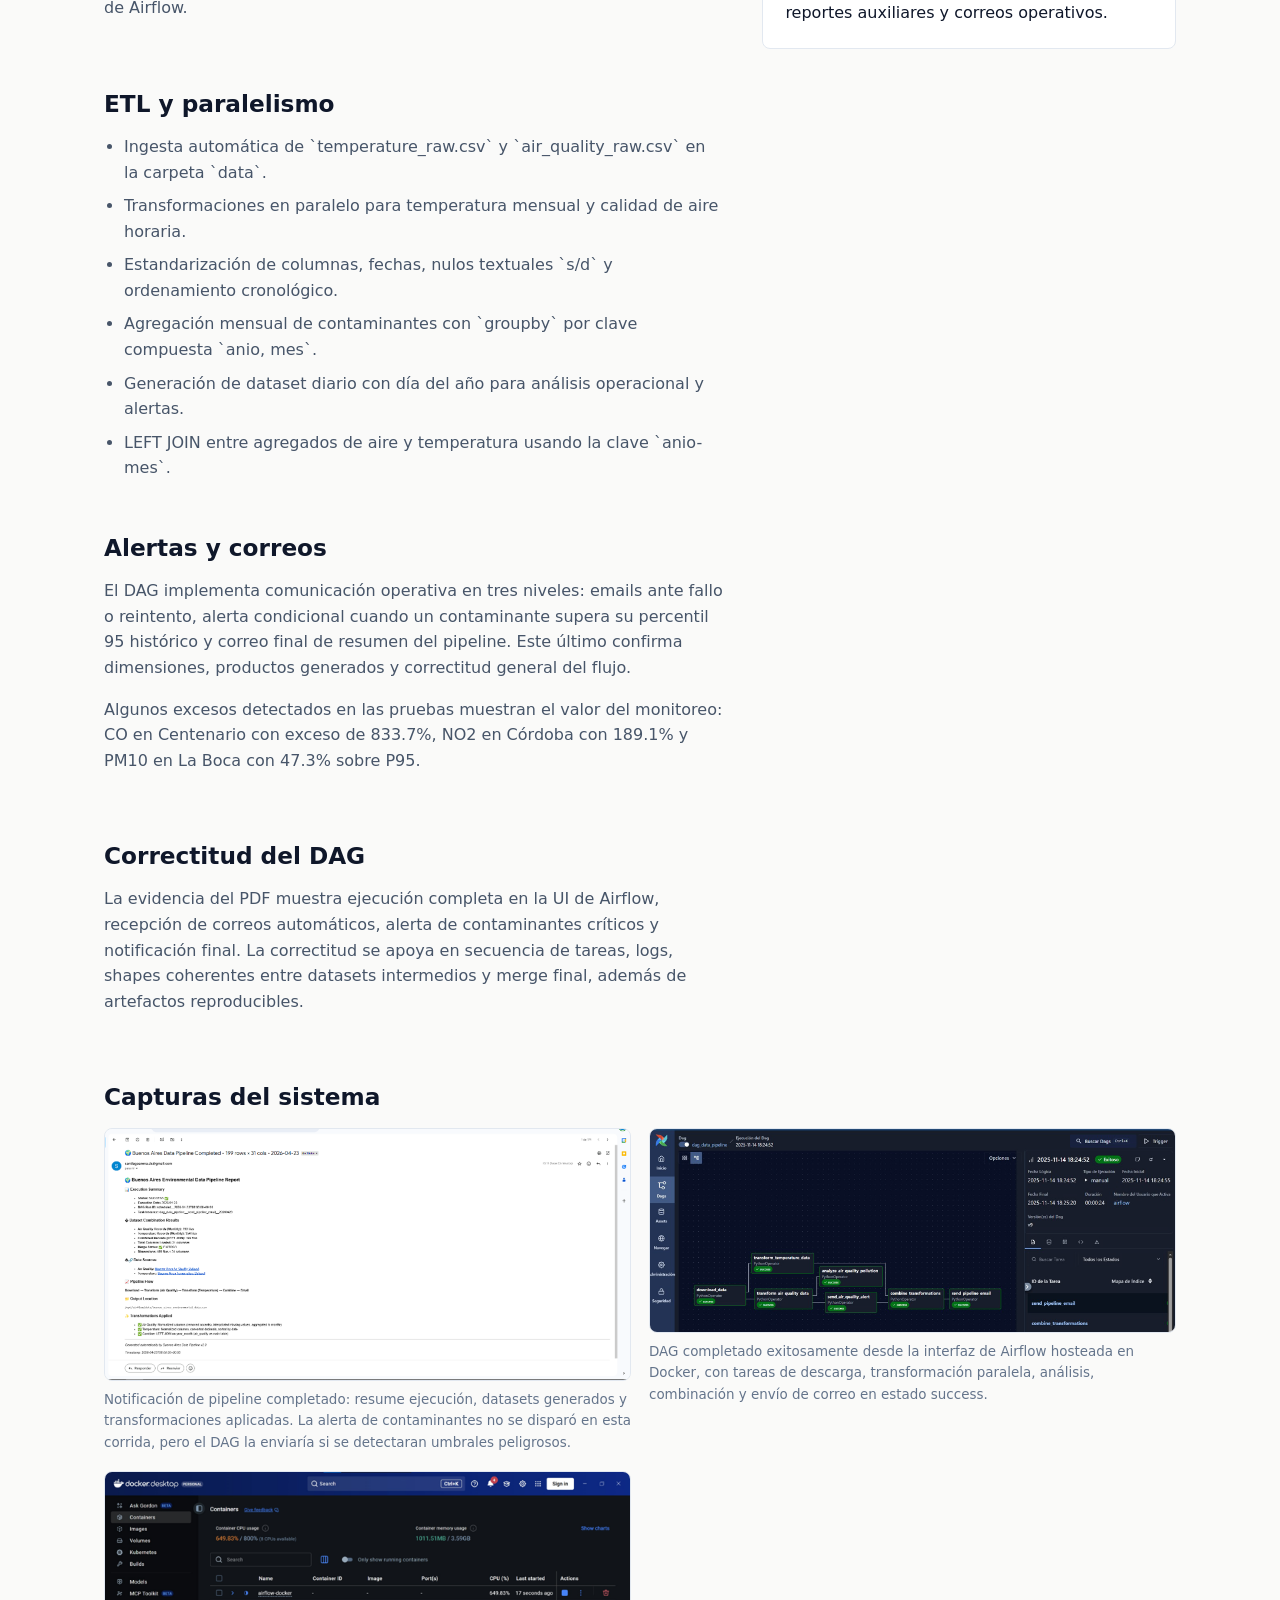
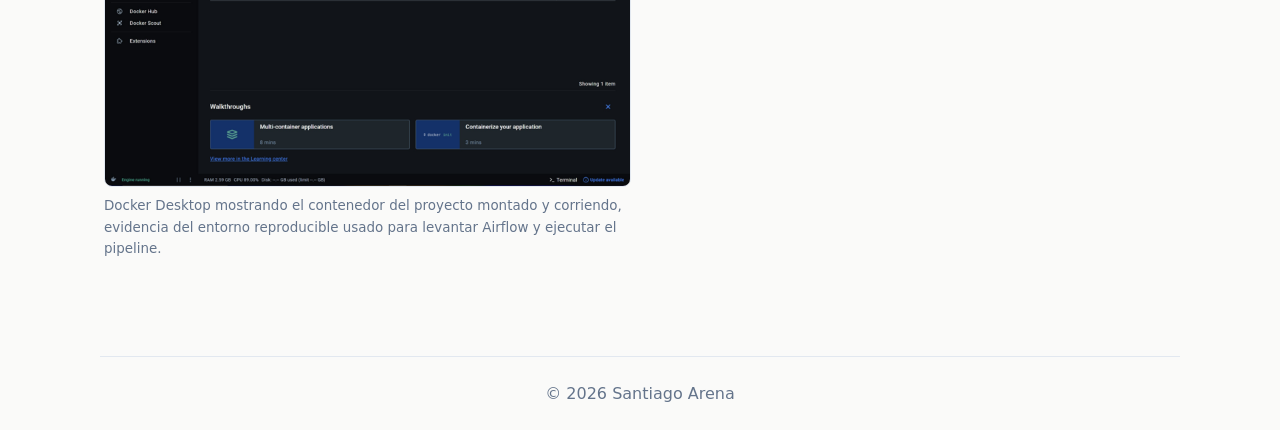
==== commit 873d09cd: "Add professional work section" ====
--- a/projects/calidad-del-aire/index.html
+++ b/projects/calidad-del-aire/index.html
@@ -19,6 +19,7 @@
       <a class="brand" href="../../">Santiago Arena</a>
       <nav class="nav" aria-label="Principal">
         <a href="../../#proyectos">Projects</a>
+        <a href="../../#trabajo">Work</a>
         <a href="../../#resume">Resume</a>
         <a href="../../#contacto">Contact</a>
         <button class="theme-toggle" id="theme-toggle" type="button" aria-label="Cambiar tema" title="Cambiar tema">
--- a/styles.css
+++ b/styles.css
@@ -255,6 +255,30 @@
   margin-top: auto;
 }
 
+.work-grid {
+  display: grid;
+  gap: 18px;
+  grid-template-columns: repeat(2, minmax(0, 1fr));
+}
+
+.work-card {
+  background: var(--surface);
+  border: 1px solid var(--border);
+  border-radius: 8px;
+  display: flex;
+  flex-direction: column;
+  min-height: 240px;
+  padding: 22px;
+}
+
+.work-card p {
+  color: var(--muted);
+}
+
+.work-card .tags {
+  margin-top: auto;
+}
+
 .feature-card {
   border-color: color-mix(in srgb, var(--accent) 30%, var(--border));
 }
@@ -488,6 +512,7 @@
   }
 
   .project-grid,
+  .work-grid,
   .resume-layout,
   .metric-row,
   .case-layout,
